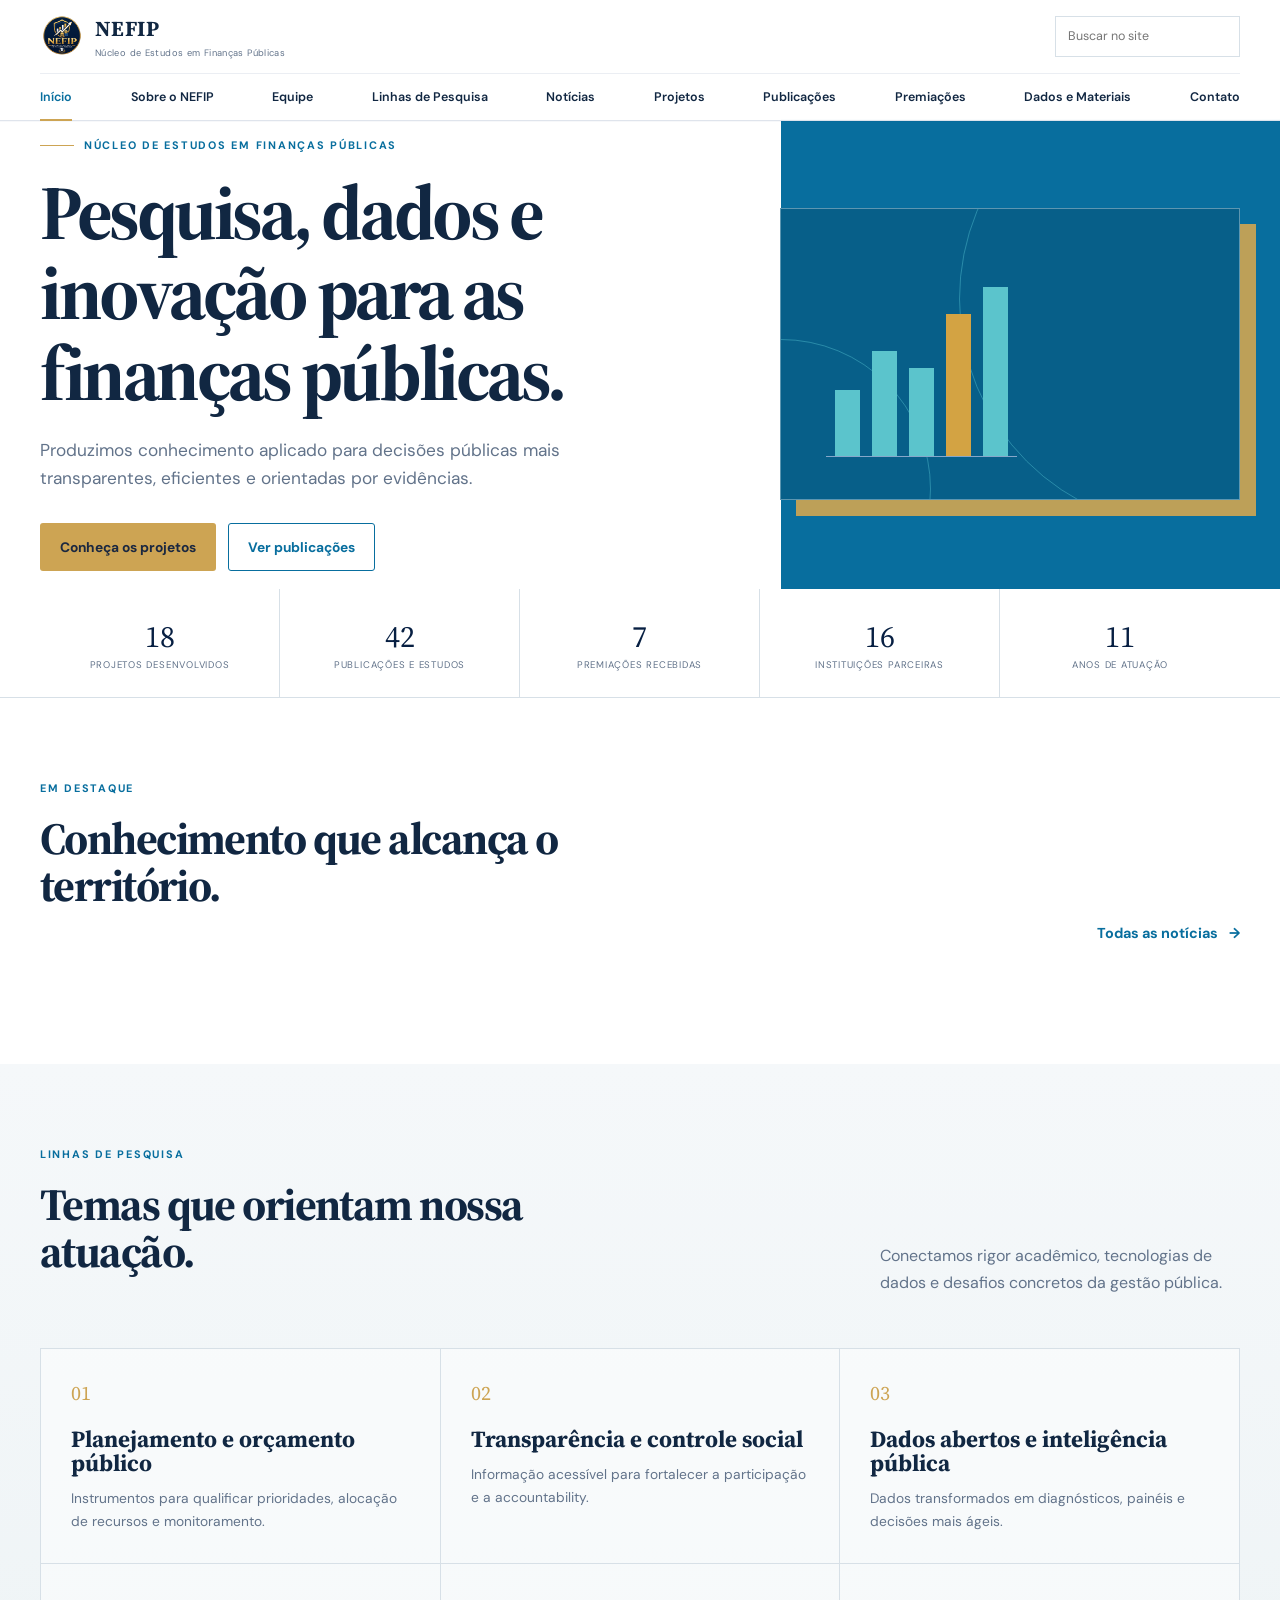
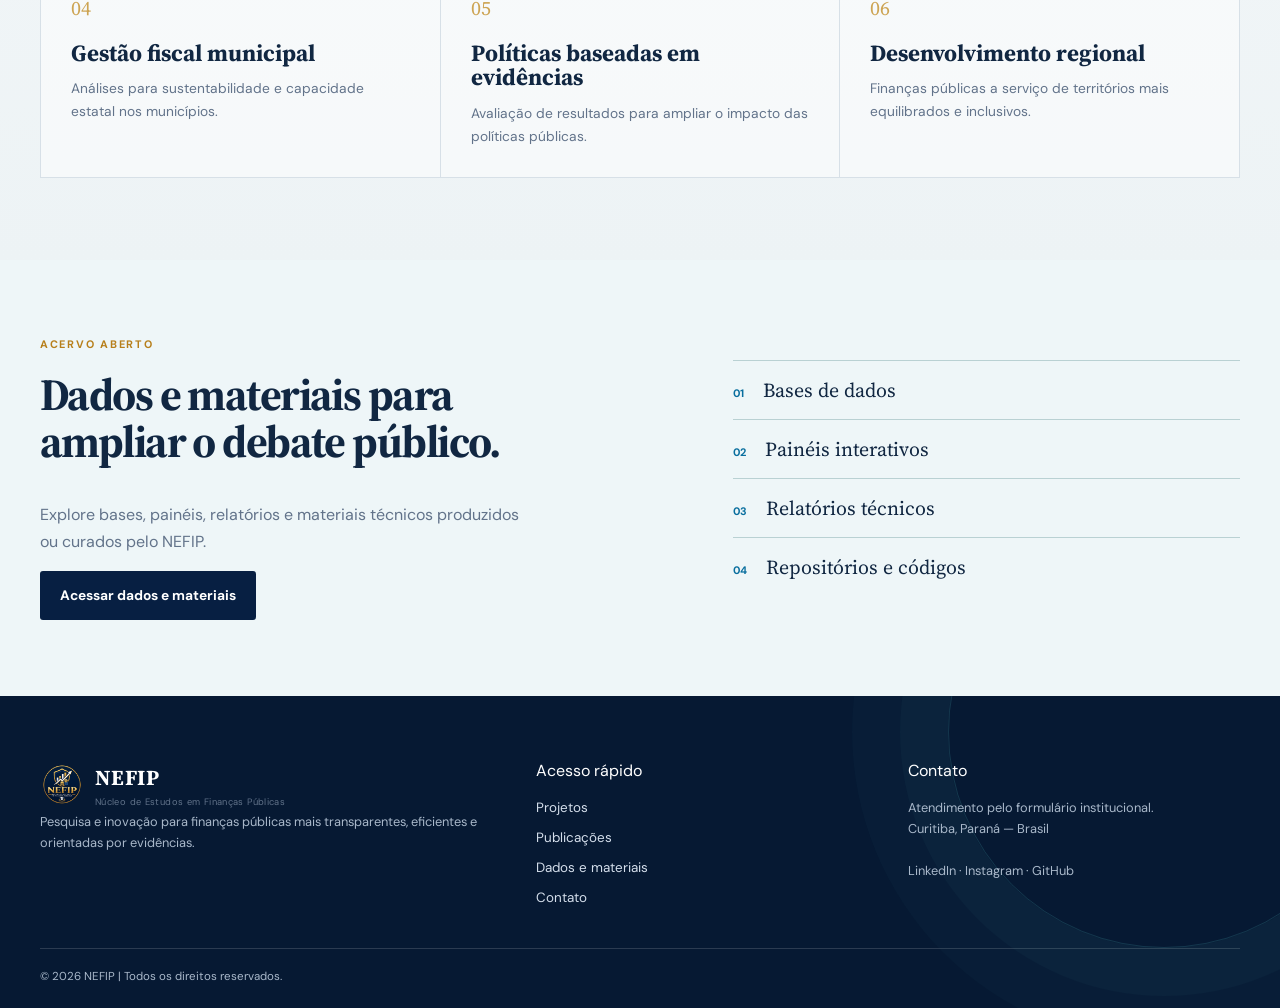
==== index.html @ 5df728a5 "Initial commit: NEFIP institutional website" ====
﻿<!doctype html>
<html lang="pt-BR">
  <head>
    <meta charset="utf-8">
    <meta name="viewport" content="width=device-width,initial-scale=1">
    <title>NEFIP — Núcleo de Estudos em Finanças Públicas</title>
    <meta name="description" content="Pesquisa, dados e inovação para as finanças públicas.">
    <link rel="preconnect" href="https://fonts.googleapis.com">
    <link rel="preconnect" href="https://fonts.gstatic.com" crossorigin>
    <link href="https://fonts.googleapis.com/css2?family=DM+Sans:wght@400;500;600;700&family=Source+Serif+4:opsz,wght@8..60,500;8..60,600;8..60,700&display=swap" rel="stylesheet">
    <link rel="stylesheet" href="assets/style.css">
  </head>
  <body data-page="home">
    <a class="skip-link" href="#conteudo">Pular para o conteúdo</a>
    <!-- CABEÇALHO: MONTADO POR assets/app.js -->
<div id="site-header">
  </div>
  <!-- CONTEÚDO PRINCIPAL DA PÁGINA -->
<main id="conteudo">
  <section class="hero">
    <div class="wrap hero-grid">
      <div class="hero-copy">
        <p class="eyebrow light">NÚCLEO DE ESTUDOS EM FINANÇAS PÚBLICAS</p>
        <h1>Pesquisa, dados e inovação para as finanças públicas.</h1>
        <p class="lead">Produzimos conhecimento aplicado para decisões públicas mais transparentes, eficientes e orientadas por evidências.</p>
        <div class="actions">
          <a class="button gold" href="projetos.html">Conheça os projetos</a>
          <a class="button outline" href="publicacoes.html">Ver publicações</a>
        </div>
      </div>
      <div class="hero-graphic" aria-label="Visualização abstrata de indicadores de finanças públicas" role="img">
        <div class="orbit orbit-1">
        </div>
        <div class="orbit orbit-2">
        </div>
        <div class="chart">
          <i>
          </i>
          <i>
          </i>
          <i>
          </i>
          <i>
          </i>
          <i>
          </i>
        </div>
      </div>
    </div>
  </section>
  <section class="stats">
    <div class="wrap stats-grid">
      <div>
        <strong>18</strong>
        <span>projetos desenvolvidos</span>
      </div>
      <div>
        <strong>42</strong>
        <span>publicações e estudos</span>
      </div>
      <div>
        <strong>7</strong>
        <span>premiações recebidas</span>
      </div>
      <div>
        <strong>16</strong>
        <span>instituições parceiras</span>
      </div>
      <div>
        <strong>11</strong>
        <span>anos de atuação</span>
      </div>
    </div>
  </section>
  <section class="section wrap">
    <div class="section-heading">
      <div>
        <p class="eyebrow">EM DESTAQUE</p>
        <h2>Conhecimento que alcança o território.</h2>
      </div>
      <a class="text-link" href="noticias.html">Todas as notícias <span>→</span>
    </a>
  </div>
  <div class="feature-grid" id="home-highlights">
  </div>
</section>
<section class="section research-section">
  <div class="wrap">
    <div class="section-heading">
      <div>
        <p class="eyebrow">LINHAS DE PESQUISA</p>
        <h2>Temas que orientam nossa atuação.</h2>
      </div>
      <p class="intro">Conectamos rigor acadêmico, tecnologias de dados e desafios concretos da gestão pública.</p>
    </div>
    <div class="research-grid">
      <article>
        <b>01</b>
        <h3>Planejamento e orçamento público</h3>
        <p>Instrumentos para qualificar prioridades, alocação de recursos e monitoramento.</p>
      </article>
      <article>
        <b>02</b>
        <h3>Transparência e controle social</h3>
        <p>Informação acessível para fortalecer a participação e a accountability.</p>
      </article>
      <article>
        <b>03</b>
        <h3>Dados abertos e inteligência pública</h3>
        <p>Dados transformados em diagnósticos, painéis e decisões mais ágeis.</p>
      </article>
      <article>
        <b>04</b>
        <h3>Gestão fiscal municipal</h3>
        <p>Análises para sustentabilidade e capacidade estatal nos municípios.</p>
      </article>
      <article>
        <b>05</b>
        <h3>Políticas baseadas em evidências</h3>
        <p>Avaliação de resultados para ampliar o impacto das políticas públicas.</p>
      </article>
      <article>
        <b>06</b>
        <h3>Desenvolvimento regional</h3>
        <p>Finanças públicas a serviço de territórios mais equilibrados e inclusivos.</p>
      </article>
    </div>
  </div>
</section>
<section class="data-callout">
  <div class="wrap data-layout">
    <div>
      <p class="eyebrow gold-text">ACERVO ABERTO</p>
      <h2>Dados e materiais para ampliar o debate público.</h2>
      <p>Explore bases, painéis, relatórios e materiais técnicos produzidos ou curados pelo NEFIP.</p>
      <a class="button dark" href="dados.html">Acessar dados e materiais</a>
    </div>
    <ul>
      <li>
        <span>01</span> Bases de dados</li>
        <li>
          <span>02</span> Painéis interativos</li>
          <li>
            <span>03</span> Relatórios técnicos</li>
            <li>
              <span>04</span> Repositórios e códigos</li>
            </ul>
          </div>
        </section>
      </main>
      <!-- RODAPÉ: MONTADO POR assets/app.js -->
<div id="site-footer">
    </div>
    <button class="to-top" aria-label="Voltar ao topo">↑</button>
    <!-- DADOS E FUNCIONALIDADES COMPARTILHADAS -->
    <script src="assets/data.js">
    </script>
    <!-- ÍNDICE DE NOTÍCIAS: METADADOS E LINKS PARA AS PÁGINAS INDIVIDUAIS -->
    <script src="news/generated/index.js"></script>
    <script src="assets/app.js">
  </script>
</body>
</html>
---- assets/style.css ----
﻿/* BASE E VARIÁVEIS */
:root{
  --navy:#071f42;
  --ink:#112742;
  --blue:#086e9e;
  --cyan:#55bbc4;
  --gold:#cda453;
  --paper:#f3f6f8;
  --line:#d7e0e7;
  --muted:#62738a;
  --header-space:119px;
  --serif:'Source Serif 4',Georgia,serif;
  --sans:'DM Sans',Arial,sans-serif
}

*{
  box-sizing:border-box
}

html{
  scroll-behavior:smooth
}

body{
  margin:0;
  color:var(--ink);
  background:#fff;
  font:16px/1.65 var(--sans)
}

a{
  color:inherit;
  text-decoration:none
}

h1,h2,h3,p{
  margin-top:0
}

h1,h2,h3{
  font-family:var(--serif);
  line-height:1.05
}

h1{
  font-size:clamp(2.7rem,6vw,5rem);
  letter-spacing:-.045em
}

h2{
  font-size:clamp(2rem,3.5vw,3rem);
  letter-spacing:-.035em
}

h3{
  font-size:1.45rem
}

.wrap{
  width:min(1200px,calc(100% - 48px));
  margin:auto
}

.sr-only,.skip-link{
  position:absolute;
  width:1px;
  height:1px;
  overflow:hidden;
  clip:rect(0,0,0,0)
}

.skip-link:focus{
  width:auto;
  height:auto;
  clip:auto;
  top:10px;
  left:10px;
  z-index:50;
  padding:10px;
  background:#fff;
  color:#000
}

.eyebrow{
  font-size:.68rem;
  letter-spacing:.16em;
  font-weight:700;
  color:var(--blue);
  margin-bottom:17px
}

.gold-text{
  color:#b77f1b
}

.button{
  display:inline-flex;
  align-items:center;
  justify-content:center;
  padding:12px 19px;
  border:1px solid transparent;
  border-radius:3px;
  font-size:.86rem;
  font-weight:700;
  transition:.2s
}

.button:hover{
  transform:translateY(-2px)
}

.primary{
  background:#086e9e;
  color:#fff
}

.gold{
  background:var(--gold);
  color:#1b2840
}

.outline{
  border-color:#9eb3cf;
  color:#fff
}

.hero .outline{
  border-color:#086e9e;
  color:#086e9e
}

.dark{
  background:var(--navy);
  color:#fff
}

.text-link{
  font-weight:700;
  color:var(--blue);
  font-size:.9rem
}

.text-link span{
  padding-left:8px
}

.section{
  padding:82px 0
}

.section-heading{
  display:flex;
  justify-content:space-between;
  align-items:end;
  gap:25px;
  margin-bottom:36px
}

.section-heading h2{
  max-width:600px
}

.intro{
  max-width:360px;
  color:var(--muted)
}


/* CABEÇALHO FIXO — IDENTIDADE DE NAVEGAÇÃO */
.site-header{
  position:fixed;
  top:0;
  right:0;
  left:0;
  top:0;
  z-index:40;
  border-bottom:1px solid rgba(220,226,234,.9);
  background:rgba(255,255,255,.96);
  box-shadow:0 1px 0 rgba(8,44,98,.03);
  backdrop-filter:blur(14px);
  -webkit-backdrop-filter:blur(14px);
  transition:box-shadow .25s ease,background-color .25s ease
}

/* Reserva o espaço da barra fixa sem deslocar o conteúdo ao rolar. */
#site-header{
  height:var(--header-space)
}

.header-top,.nav-row{
  display:flex;
  align-items:center;
  justify-content:space-between
}

.header-top{
  min-height:var(--header-top-height,70px);
  padding:var(--header-top-padding,11px) 0;
  transition:background-color .2s ease
}

.brand{
  display:flex;
  align-items:center;
  gap:11px
}

.brand img{
  width:var(--brand-mark-size,44px);
  height:var(--brand-mark-size,44px);
  border-radius:10px;
  object-fit:cover
}

.brand strong{
  font-family:var(--serif);
  font-size:var(--brand-title-size,1.34rem);
  letter-spacing:.02em
}

.brand small{
  display:block;
  color:var(--muted);
  font-size:.58rem;
  letter-spacing:.04em;
  opacity:var(--brand-subtitle-opacity,1)
}

.search{
  border:1px solid var(--line);
  padding:9px 12px;
  width:185px;
  font:inherit;
  font-size:.78rem
}

.nav-row{
  border-top:1px solid rgba(8,44,98,.08)
}

.nav-links{
  display:flex;
  flex:1;
  justify-content:space-between;
  gap:12px;
  overflow:visible;
  white-space:nowrap;
  padding:var(--navigation-padding,11px) 0;
  font-size:.78rem;
  font-weight:600
}

.nav-links a:hover,.nav-links a[aria-current=page]{
  color:var(--blue)
}

.nav-links a{
  position:relative;
  padding:2px 0
}

.nav-links a:after{
  position:absolute;
  right:0;
  bottom:-12px;
  left:0;
  height:2px;
  background:var(--gold);
  content:"";
  opacity:0;
  transform:scaleX(.45);
  transition:opacity .2s ease,transform .2s ease
}

.nav-links a:hover:after,.nav-links a[aria-current=page]:after{
  opacity:1;
  transform:scaleX(1)
}

/* Estado de rolagem: sombra e contraste aumentam progressivamente via JavaScript. */
.site-header.is-condensed{
  background:rgba(255,255,255,.985);
  box-shadow:0 8px 22px rgba(16,33,59,.09)
}

.site-header.is-condensed .nav-links a:after{
  bottom:calc(-1 * var(--navigation-padding,11px))
}

/* Evita que títulos de seções fiquem escondidos ao navegar por âncoras. */
[id]{
  scroll-margin-top:132px
}

.menu-toggle{
  display:none;
  background:none;
  border:0;
  font-size:1.5rem
}

/* Em telas intermediárias, o menu vira um painel — nunca uma faixa rolável. */
@media(max-width:1080px){
  :root{
    --header-space:104px
  }

  .search{
    display:none
  }

  .menu-toggle{
    display:block;
    margin-left:auto;
    padding:8px 0 8px 14px;
    color:var(--navy)
  }

  .nav-row{
    position:relative;
    justify-content:flex-end;
    min-height:34px
  }

  .nav-links{
    display:none;
    position:absolute;
    top:100%;
    right:0;
    left:auto;
    width:min(360px,calc(100vw - 32px));
    padding:18px;
    border:1px solid var(--line);
    border-top:3px solid var(--gold);
    background:#fff;
    box-shadow:0 18px 42px rgba(7,31,66,.18);
    flex-direction:column;
    align-items:stretch;
    gap:0;
    white-space:normal
  }

  .nav-links.open{
    display:flex
  }

  .nav-links a{
    padding:10px 0;
    border-bottom:1px solid #edf1f4
  }

  .nav-links a:last-child{
    border-bottom:0
  }

  .nav-links a:after{
    display:none
  }
}


/* HOME */
.hero{
  position:relative;
  background:#fff;
  color:var(--ink);
  overflow:hidden
}

.hero:before{
  position:absolute;
  top:0;
  right:0;
  bottom:0;
  width:39%;
  background:#086e9e;
  content:"";
}

.hero-grid{
  display:grid;
  grid-template-columns:1.2fr .8fr;
  position:relative;
  min-height:470px;
  align-items:center;
  gap:50px
}

.hero .light{
  display:flex;
  align-items:center;
  gap:10px;
  color:#086e9e
}

.hero .light:before{
  width:34px;
  height:1px;
  background:var(--gold);
  content:""
}

.hero h1{
  max-width:680px;
  margin-bottom:22px
}

.lead{
  max-width:590px;
  font-size:1.08rem;
  color:var(--muted)
}

.actions{
  display:flex;
  gap:12px;
  flex-wrap:wrap;
  margin-top:30px
}

.hero-graphic{
  border-radius:0;
  height:292px;
  position:relative;
  border:1px solid rgba(255,255,255,.34);
  background:#075f89;
  box-shadow:16px 16px 0 rgba(205,164,83,.92);
  overflow:hidden
}

.orbit{
  position:absolute;
  border:1px solid rgba(99,211,221,.38);
  border-radius:50%
}

.orbit-1{
  width:460px;
  height:460px;
  right:-180px;
  top:-140px
}

.orbit-2{
  width:300px;
  height:300px;
  left:-150px;
  bottom:-140px
}

.chart{
  position:absolute;
  bottom:42px;
  left:45px;
  height:170px;
  display:flex;
  align-items:end;
  gap:12px;
  border-bottom:1px solid #86a7ca;
  padding:0 9px
}

.chart i{
  width:25px;
  background:#5bc4cc;
  display:block
}

.chart i:nth-child(1){
  height:39%
}

.chart i:nth-child(2){
  height:62%
}

.chart i:nth-child(3){
  height:52%
}

.chart i:nth-child(4){
  height:84%;
  background:#d3a343
}

.chart i:nth-child(5){
  height:100%
}

.chart-caption{
  position:absolute;
  right:27px;
  bottom:23px;
  padding:14px;
  background:#fff;
  color:var(--ink);
  display:flex;
  flex-direction:column
}

.chart-caption span,.chart-caption small{
  font-size:.65rem;
  color:var(--muted)
}

.chart-caption strong{
  font:2rem var(--serif)
}

.stats{
  position:relative;
  z-index:2;
  background:#fff;
  border-bottom:1px solid var(--line)
}

.stats-grid{
  display:grid;
  grid-template-columns:repeat(5,1fr)
}

.stats-grid>div{
  padding:27px 14px 24px;
  text-align:center;
  border-right:1px solid var(--line)
}

.stats-grid>div:last-child{
  border:0
}

.stats strong{
  display:block;
  font:1.9rem var(--serif);
  color:var(--navy)
}

.stats span{
  display:block;
  font-size:.6rem;
  text-transform:uppercase;
  letter-spacing:.08em;
  color:var(--muted)
}

.feature-grid{
  display:grid;
  grid-template-columns:repeat(4,1fr);
  gap:18px
}

.feature-card,.item-card{
  position:relative;
  border:1px solid var(--line);
  border-radius:2px;
  padding:25px 23px 22px;
  display:flex;
  flex-direction:column;
  transition:.2s;
  background:#fff
}

.feature-card:hover,.item-card:hover{
  border-color:#b9cad8;
  box-shadow:0 16px 34px rgba(7,31,66,.10);
  transform:translateY(-4px)
}

.feature-card .category{
  font-size:.67rem;
  letter-spacing:.08em;
  color:var(--blue);
  font-weight:700
}

.feature-card time{
  font-size:.72rem;
  color:var(--muted)
}

.feature-card h3{
  font-size:1.38rem;
  margin:15px 0
}

.feature-card p,.item-card p{
  font-size:.85rem;
  color:var(--muted)
}

.feature-card .text-link{
  margin-top:auto
}

.research-section{
  background:linear-gradient(180deg,#f5f8fa 0%,#edf3f5 100%)
}

.research-grid{
  display:grid;
  grid-template-columns:repeat(3,1fr);
  border-top:1px solid var(--line);
  border-left:1px solid var(--line)
}

.research-grid article{
  padding:30px;
  background:rgba(255,255,255,.5);
  border-right:1px solid var(--line);
  border-bottom:1px solid var(--line)
}

.research-grid b{
  color:var(--gold);
  font:1.25rem var(--serif)
}

.research-grid h3{
  margin:18px 0 12px
}

.research-grid p{
  color:var(--muted);
  font-size:.86rem;
  margin:0
}

.data-callout{
  padding:76px 0;
  background:#eef6f8
}

.data-layout{
  display:grid;
  grid-template-columns:1fr .8fr;
  gap:60px;
  align-items:center
}

.data-layout h2{
  max-width:550px
}

.data-layout p:not(.eyebrow){
  color:var(--muted);
  max-width:500px
}

.data-layout ul{
  list-style:none;
  padding:0;
  margin:0
}

.data-layout li{
  border-top:1px solid #b9d1d3;
  padding:15px 0;
  font:1.24rem var(--serif)
}

.data-layout li span{
  font:700 .68rem var(--sans);
  color:var(--blue);
  margin-right:14px
}


/* PÁGINAS E LISTAGENS */
.page-main{
  padding-bottom:90px
}

.page-intro{
  position:relative;
  padding:42px 0 34px;
  border-bottom:1px solid var(--line);
  margin-bottom:32px;
  background:none
}

.page-intro h1{
  max-width:760px;
  margin-bottom:16px
}

.page-intro:before{
  display:block;
  width:38px;
  height:2px;
  margin-bottom:14px;
  background:#086e9e;
  content:""
}

.page-intro>p:last-child{
  font-size:1.05rem;
  color:var(--muted);
  max-width:620px
}

.featured{
  display:grid;
  grid-template-columns:1.05fr 1fr;
  border:1px solid var(--line);
  margin-bottom:38px;
  background:#fff;
  box-shadow:0 14px 34px rgba(7,31,66,.06)
}

.featured-visual{
  min-height:260px;
  background:linear-gradient(135deg,#0a326d,#1e7599);
  position:relative
}

.featured-visual:after{
  content:'↗';
  position:absolute;
  right:10%;
  bottom:5%;
  font:8rem var(--serif);
  color:rgba(255,255,255,.2)
}

.featured-copy{
  padding:34px
}

.featured-copy h2{
  margin:12px 0
}

.filters{
  display:flex;
  gap:10px;
  flex-wrap:wrap;
  margin:30px 0
}

.filters input,.filters select,.contact-form input,.contact-form textarea{
  border:1px solid var(--line);
  border-radius:2px;
  padding:12px;
  background:#fff;
  font:inherit;
  font-size:.85rem;
  color:var(--ink)
}

.filters input{
  min-width:240px
}

.filters input:focus,.filters select:focus,.contact-form input:focus,.contact-form textarea:focus{
  border-color:var(--blue);
  box-shadow:0 0 0 3px rgba(23,106,155,.12)
}

.card-grid{
  display:grid;
  grid-template-columns:repeat(3,1fr);
  gap:19px
}

.item-card{
  min-height:250px
}

.item-card:before{
  position:absolute;
  top:0;
  left:23px;
  width:32px;
  height:3px;
  background:var(--gold);
  content:""
}

.item-card .meta{
  font-size:.7rem;
  text-transform:uppercase;
  letter-spacing:.06em;
  color:var(--blue);
  font-weight:700
}

.item-card h2{
  font-size:1.55rem;
  margin:14px 0
}

.item-card .text-link{
  margin-top:auto
}

.load-more{
  display:block;
  margin:30px auto;
  border:1px solid var(--navy);
  background:#fff;
  padding:12px 20px;
  color:var(--navy);
  font:600 .85rem var(--sans)
}

.publication-list{
  border-top:1px solid var(--line)
}

.publication{
  display:grid;
  grid-template-columns:120px 1fr auto;
  gap:25px;
  padding:26px 0;
  border-bottom:1px solid var(--line);
  align-items:start
}

.publication:hover{
  background:linear-gradient(90deg,rgba(85,187,196,.08),transparent 60%)
}

.pub-type{
  font-size:.68rem;
  color:var(--blue);
  font-weight:700;
  letter-spacing:.08em
}

.publication h2{
  font-size:1.55rem;
  margin:7px 0
}

.publication p{
  font-size:.86rem;
  color:var(--muted);
  margin:0
}

.publication .keywords{
  font-size:.72rem;
  margin-top:10px
}

.timeline{
  position:relative;
  padding-left:120px
}

.timeline:before{
  content:'';
  position:absolute;
  left:68px;
  top:0;
  bottom:0;
  border-left:1px solid var(--gold)
}

.award{
  position:relative;
  border-bottom:1px solid var(--line);
  padding:0 0 35px;
  margin-bottom:35px
}

.award:before{
  content:'';
  position:absolute;
  left:-58px;
  top:4px;
  width:11px;
  height:11px;
  border-radius:50%;
  background:var(--gold)
}

.award-year{
  position:absolute;
  left:-120px;
  top:-9px;
  font:1.5rem var(--serif);
  color:var(--navy)
}

.award h2{
  font-size:1.8rem;
  margin-bottom:8px
}

.award p{
  color:var(--muted)
}


/* SOBRE, EQUIPE E CONTATO */
.two-col{
  display:grid;
  grid-template-columns:1.2fr .7fr;
  gap:100px;
  padding-bottom:108px
}

.prose h2{
  font-size:2.2rem
}

.prose p{
  color:var(--muted);
  font-size:1.05rem
}

.prose aside{
  border-top:3px solid var(--gold);
  padding-top:18px
}

.prose ul{
  padding-left:18px;
  color:var(--muted)
}

.milestones{
  display:grid;
  grid-template-columns:repeat(4,1fr);
  gap:20px
}

.milestones div{
  border-top:3px solid var(--gold);
  padding-top:17px
}

.milestones b{
  font:1.75rem var(--serif);
  color:var(--blue)
}

.milestones p{
  font-size:.85rem;
  color:var(--muted)
}

.team-grid{
  display:grid;
  grid-template-columns:repeat(3,1fr);
  gap:22px
}

.person{
  position:relative;
  overflow:hidden;
  border:1px solid var(--line);
  border-top:3px solid var(--navy);
  padding:26px 24px;
  background:linear-gradient(145deg,#fff 0%,var(--paper) 100%);
  transition:transform .2s ease,box-shadow .2s ease
}

.person:hover{
  box-shadow:0 14px 30px rgba(7,31,66,.10);
  transform:translateY(-3px)
}

.avatar{
  width:55px;
  height:55px;
  border-radius:50%;
  background:linear-gradient(135deg,var(--navy),#15527c);
  color:#fff;
  display:grid;
  place-items:center;
  font:1.35rem var(--serif);
  margin-bottom:20px
}

.person h2{
  font-size:1.6rem;
  margin:0
}

.person .role{
  font-size:.78rem;
  color:var(--blue);
  font-weight:700;
  margin:4px 0 14px
}

.person p:last-child{
  font-size:.84rem;
  color:var(--muted)
}

.contact-grid{
  display:grid;
  grid-template-columns:.75fr 1.25fr;
  gap:80px
}

.contact-details{
  background:var(--navy);
  color:#fff;
  padding:36px
}

.contact-details h2{
  font-size:2.1rem
}

.contact-details a{
  color:#9de0e5;
  text-decoration:underline
}

.contact-form{
  display:grid;
  gap:18px
}

.contact-form label{
  display:grid;
  gap:7px;
  font-size:.8rem;
  font-weight:700
}

.contact-form textarea{
  resize:vertical
}

.form-note{
  color:var(--blue);
  font-size:.8rem
}

.resource-grid{
  display:grid;
  grid-template-columns:repeat(3,1fr);
  gap:20px
}

.resource-grid article{
  border:1px solid var(--line);
  padding:30px
}

.resource-grid span{
  font-size:.68rem;
  font-weight:700;
  color:var(--gold);
  letter-spacing:.1em
}

.resource-grid h2{
  font-size:1.7rem;
  margin:18px 0
}

.resource-grid p{
  color:var(--muted);
  font-size:.9rem
}

/* ARTIGOS INDIVIDUAIS DE NOTÍCIAS */
.news-article{
  max-width:780px;
  padding-bottom:80px
}

.news-article h1{
  margin-bottom:22px
}

.news-article .lead{
  color:var(--muted)
}

.news-article-header{
  margin-bottom:8px
}

.article-byline{
  margin:25px 0 0;
  font-size:.86rem;
  font-weight:700
}

.article-date{
  margin:4px 0 32px;
  color:var(--muted);
  font-size:.82rem;
  font-weight:700;
  letter-spacing:.08em;
  text-transform:uppercase
}

/* GALERIA E CARROSSEL DE NOTÍCIAS */
.article-gallery{
  margin:0 0 35px;
  border:1px solid var(--line);
  background:var(--paper)
}

.carousel-track{
  margin:0
}

.carousel-slide{
  margin:0
}

.carousel-slide[hidden]{
  display:none
}

.carousel-slide img{
  display:block;
  width:100%;
  max-height:480px;
  object-fit:cover
}

.carousel-slide figcaption{
  padding:10px 14px;
  color:var(--muted);
  font-size:.72rem
}

.carousel-controls{
  display:flex;
  align-items:center;
  justify-content:space-between;
  gap:14px;
  padding:10px 14px;
  border-top:1px solid var(--line)
}

.carousel-controls[hidden]{
  display:none
}

.carousel-button{
  width:34px;
  height:34px;
  border:1px solid var(--line);
  border-radius:50%;
  background:#fff;
  color:var(--navy);
  font-size:1rem;
  cursor:pointer
}

.carousel-dots{
  display:flex;
  gap:7px;
  justify-content:center
}

.carousel-dots button{
  width:8px;
  height:8px;
  padding:0;
  border:0;
  border-radius:50%;
  background:#bdc7d3;
  cursor:pointer
}

.carousel-dots button.active{
  background:var(--gold)
}

.article-source{
  display:flex;
  gap:12px;
  align-items:center;
  padding:14px 0;
  margin:28px 0;
  border-top:1px solid var(--line);
  border-bottom:1px solid var(--line);
  font-size:.82rem
}

.article-source span{
  color:var(--muted);
  font-weight:700;
  text-transform:uppercase;
  letter-spacing:.08em
}

.article-source a{
  color:var(--blue);
  font-weight:700
}

.article-note{
  margin-top:35px;
  padding:16px 18px;
  border-left:3px solid var(--gold);
  background:var(--paper);
  font-size:.88rem!important
}

/* CAPAS: coverImage PODE SER URL EXTERNA OU ARQUIVO LOCAL */
.card-cover,
.featured-visual{
  display:block;
  overflow:hidden
}

.card-cover{
  height:150px;
  margin:-22px -22px 20px;
  background:#0a326d
}

.card-cover img,
.featured-visual img{
  width:100%;
  height:100%;
  object-fit:cover;
  transition:transform .25s ease
}

.card-cover:hover img,
.featured-visual:hover img{
  transform:scale(1.04)
}

.news-cover-placeholder{
  display:grid;
  width:100%;
  height:100%;
  place-items:center;
  color:rgba(255,255,255,.7);
  font:1.1rem var(--serif);
  letter-spacing:.06em
}


/* MODAL, RODAP�? E INTERA�?�.ES */
.modal{
  position:fixed;
  inset:0;
  z-index:30;
  background:rgba(7,20,40,.72);
  display:grid;
  place-items:center;
  padding:20px
}

.modal-dialog{
  background:#fff;
  max-width:760px;
  width:100%;
  max-height:90vh;
  overflow:auto;
  padding:42px;
  position:relative
}

.modal-close{
  position:absolute;
  right:16px;
  top:12px;
  border:0;
  background:none;
  font-size:1.6rem
}

.modal-dialog h1{
  font-size:2.5rem
}

.modal-meta{
  color:var(--blue);
  font-size:.76rem;
  font-weight:700
}

.modal-content{
  color:#49566b
}

.site-footer{
  position:relative;
  overflow:hidden;
  background:#061933;
  color:#d5dfec;
  padding:64px 0 22px;
  margin-top:0
}

.site-footer:before{
  position:absolute;
  top:-180px;
  right:-100px;
  width:430px;
  height:430px;
  border:1px solid rgba(85,187,196,.18);
  border-radius:50%;
  box-shadow:0 0 0 48px rgba(85,187,196,.035),0 0 0 96px rgba(85,187,196,.025);
  content:""
}

.footer-grid{
  position:relative;
  display:grid;
  grid-template-columns:1.1fr .8fr .8fr;
  gap:40px;
  padding-bottom:38px
}

.site-footer .brand strong{
  color:#fff
}

.site-footer h3{
  font:1rem var(--sans);
  color:#fff
}

.footer-links{
  display:grid;
  gap:8px;
  font-size:.84rem
}

.site-footer p{
  font-size:.8rem;
  color:#a9b8ca
}

.copyright{
  border-top:1px solid rgba(255,255,255,.15);
  padding-top:18px;
  font-size:.72rem;
  color:#a9b8ca
}

.to-top{
  position:fixed;
  right:18px;
  bottom:18px;
  border:0;
  border-radius:2px;
  background:var(--gold);
  width:42px;
  height:42px;
  box-shadow:0 8px 18px rgba(7,31,66,.18);
  font-size:1.2rem;
  display:none
}

.to-top.visible{
  display:block
}

button,input,select,textarea,a{
  outline-offset:3px
}

button:focus-visible,input:focus-visible,select:focus-visible,textarea:focus-visible,a:focus-visible{
  outline:3px solid var(--cyan)
}


/* RESPONSIVIDADE */
@media(max-width:800px){
  :root{
    --header-space:104px
  }

.hero-grid,.data-layout,.contact-grid,.two-col{
  grid-template-columns:1fr
}

.hero-grid{
  padding:70px 0;
  gap:32px
}

.hero-graphic{
  height:250px
}

.stats-grid{
  grid-template-columns:repeat(3,1fr)
}

.stats-grid>div:nth-child(3){
  border-right:0
}

.feature-grid,.card-grid,.team-grid,.resource-grid{
  grid-template-columns:repeat(2,1fr)
}

.research-grid{
  grid-template-columns:repeat(2,1fr)
}

.data-layout{
  gap:30px
}

.publication{
  grid-template-columns:80px 1fr
}

.publication>a{
  grid-column:2
}

.milestones{
  grid-template-columns:repeat(2,1fr)
}

.footer-grid{
  grid-template-columns:1fr 1fr
}

.section{
  padding:65px 0
}

.page-intro{
  padding:56px 0 35px
}

.featured{
  grid-template-columns:1fr
}

.featured-visual{
  min-height:170px
}


}


@media(max-width:520px){
  .wrap{
  width:min(100% - 28px,1200px)
}

.brand small{
  display:none
}

.hero h1{
  font-size:2.65rem
}

.stats-grid{
  grid-template-columns:repeat(2,1fr)
}

.stats-grid>div:nth-child(2n){
  border-right:0
}

.feature-grid,.card-grid,.team-grid,.resource-grid,.research-grid{
  grid-template-columns:1fr
}

.section-heading{
  display:block
}

.section-heading .text-link{
  display:inline-block;
  margin-top:5px
}

.research-grid article{
  padding:22px
}

.filters>*{
  width:100%
}

.filters input{
  width:100%
}

.timeline{
  padding-left:65px
}

.timeline:before{
  left:24px
}

.award-year{
  left:-65px;
  font-size:1.15rem
}

.award:before{
  left:-47px
}

.publication{
  grid-template-columns:1fr;
  gap:8px
}

.publication>a{
  grid-column:1
}

.milestones{
  grid-template-columns:1fr
}

.footer-grid{
  grid-template-columns:1fr
}

.modal-dialog{
  padding:35px 22px
}

.contact-grid{
  gap:28px
}


}


@media(prefers-reduced-motion:reduce){
  *{
  scroll-behavior:auto!important;
  transition:none!important
}


}
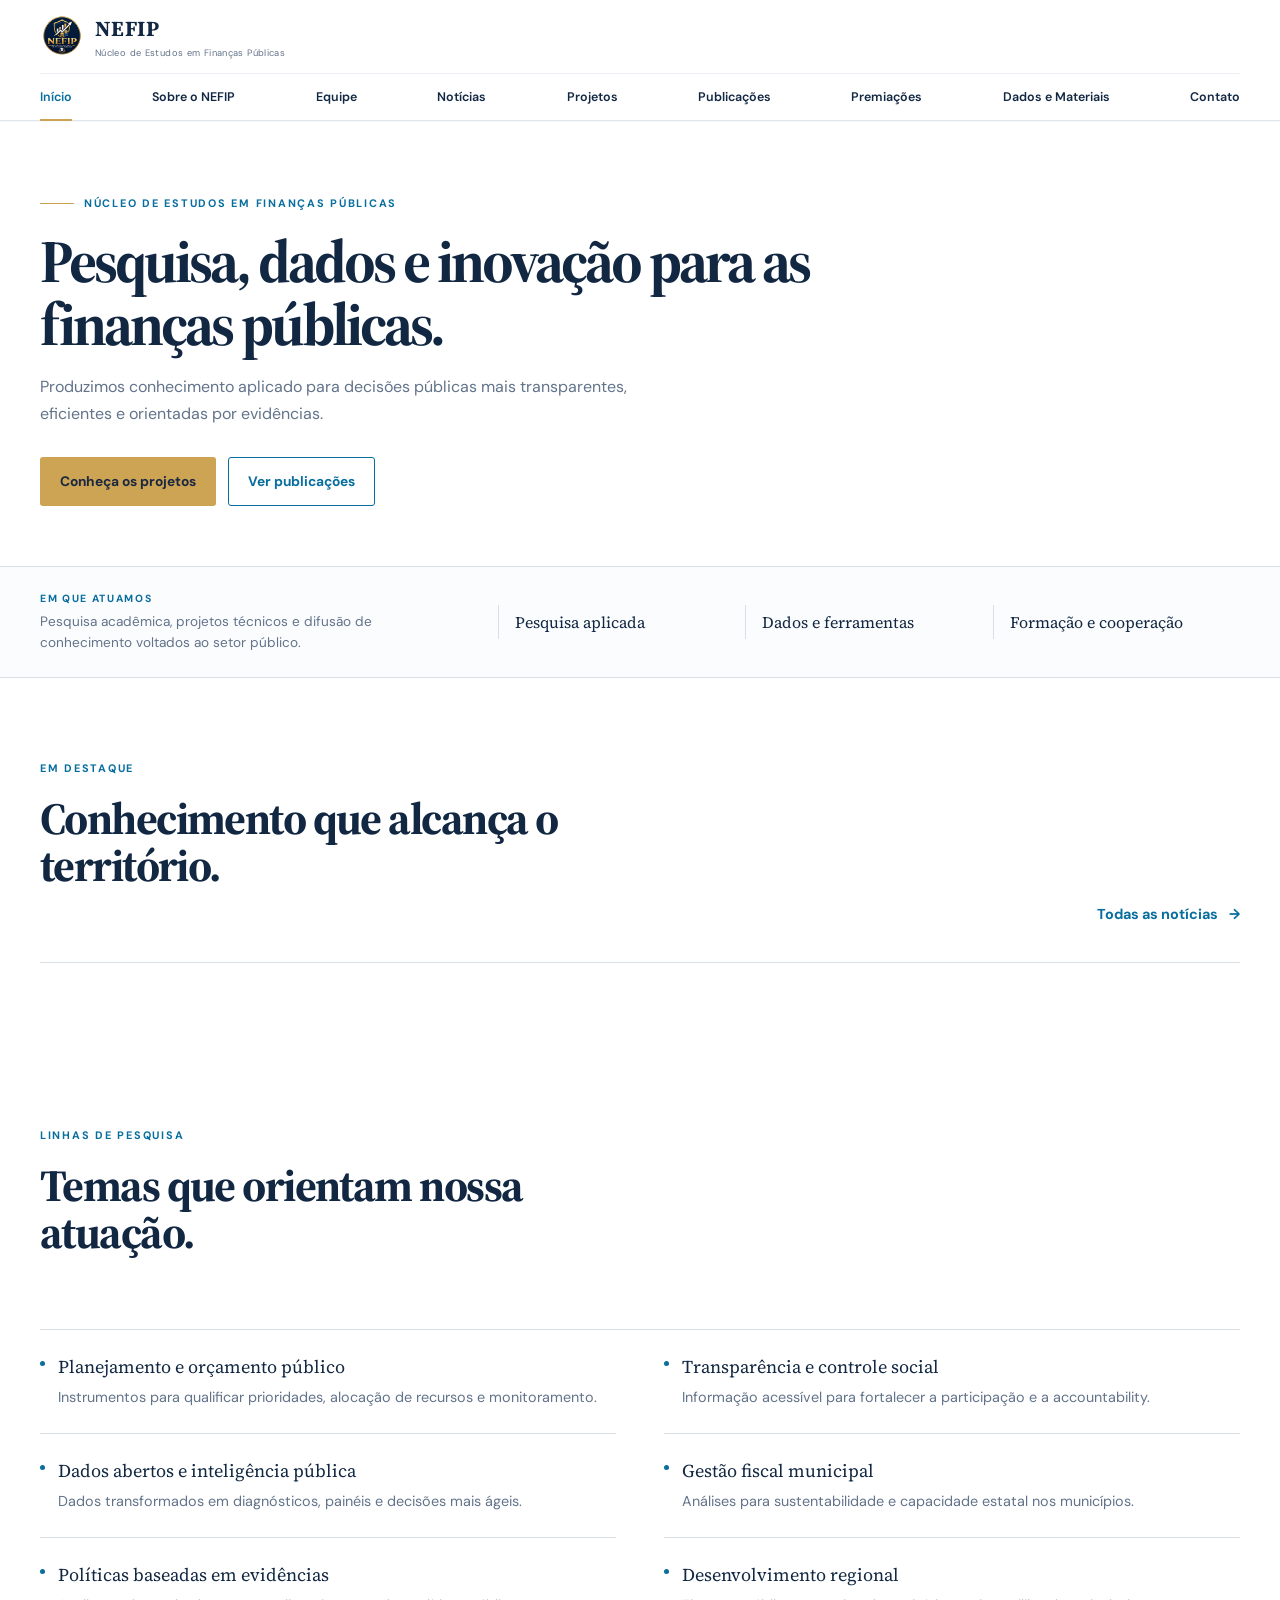
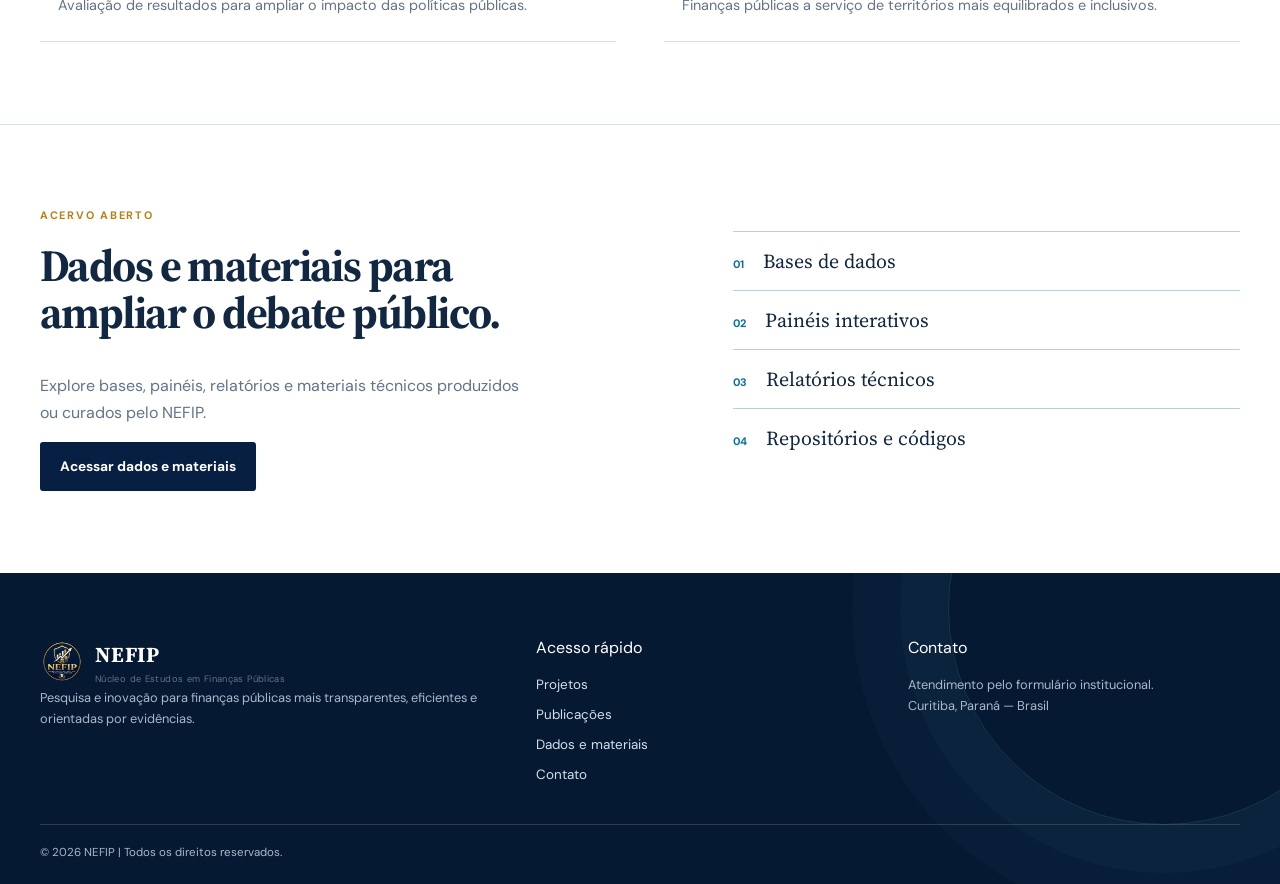
==== commit 838651c7: "Refactor code structure for improved readability and maintainability" ====
--- a/index.html
+++ b/index.html
@@ -17,61 +17,29 @@
   </div>
   <!-- CONTEÚDO PRINCIPAL DA PÁGINA -->
 <main id="conteudo">
-  <section class="hero">
-    <div class="wrap hero-grid">
-      <div class="hero-copy">
-        <p class="eyebrow light">NÚCLEO DE ESTUDOS EM FINANÇAS PÚBLICAS</p>
-        <h1>Pesquisa, dados e inovação para as finanças públicas.</h1>
-        <p class="lead">Produzimos conhecimento aplicado para decisões públicas mais transparentes, eficientes e orientadas por evidências.</p>
-        <div class="actions">
-          <a class="button gold" href="projetos.html">Conheça os projetos</a>
-          <a class="button outline" href="publicacoes.html">Ver publicações</a>
-        </div>
-      </div>
-      <div class="hero-graphic" aria-label="Visualização abstrata de indicadores de finanças públicas" role="img">
-        <div class="orbit orbit-1">
-        </div>
-        <div class="orbit orbit-2">
-        </div>
-        <div class="chart">
-          <i>
-          </i>
-          <i>
-          </i>
-          <i>
-          </i>
-          <i>
-          </i>
-          <i>
-          </i>
-        </div>
-      </div>
-    </div>
-  </section>
-  <section class="stats">
-    <div class="wrap stats-grid">
-      <div>
-        <strong>18</strong>
-        <span>projetos desenvolvidos</span>
-      </div>
-      <div>
-        <strong>42</strong>
-        <span>publicações e estudos</span>
-      </div>
-      <div>
-        <strong>7</strong>
-        <span>premiações recebidas</span>
-      </div>
-      <div>
-        <strong>16</strong>
-        <span>instituições parceiras</span>
-      </div>
-      <div>
-        <strong>11</strong>
-        <span>anos de atuação</span>
-      </div>
-    </div>
-  </section>
+  <section class="hero" aria-labelledby="hero-title">
+    <div class="wrap hero-layout">
+      <div class="hero-copy">
+        <p class="eyebrow light">NÚCLEO DE ESTUDOS EM FINANÇAS PÚBLICAS</p>
+        <h1 id="hero-title">Pesquisa, dados e inovação para as finanças públicas.</h1>
+        <p class="lead">Produzimos conhecimento aplicado para decisões públicas mais transparentes, eficientes e orientadas por evidências.</p>
+        <div class="actions">
+          <a class="button gold" href="projetos.html">Conheça os projetos</a>
+          <a class="button outline" href="publicacoes.html">Ver publicações</a>
+        </div>
+      </div>
+    </div>
+  </section>
+  <section class="home-scope" aria-label="Formas de atuação do NEFIP">
+    <div class="wrap scope-layout">
+      <p class="scope-intro"><span>EM QUE ATUAMOS</span>Pesquisa acadêmica, projetos técnicos e difusão de conhecimento voltados ao setor público.</p>
+      <ul class="scope-list">
+        <li>Pesquisa aplicada</li>
+        <li>Dados e ferramentas</li>
+        <li>Formação e cooperação</li>
+      </ul>
+    </div>
+  </section>
   <section class="section wrap">
     <div class="section-heading">
       <div>
@@ -91,38 +59,31 @@
         <p class="eyebrow">LINHAS DE PESQUISA</p>
         <h2>Temas que orientam nossa atuação.</h2>
       </div>
-      <p class="intro">Conectamos rigor acadêmico, tecnologias de dados e desafios concretos da gestão pública.</p>
     </div>
-    <div class="research-grid">
-      <article>
-        <b>01</b>
-        <h3>Planejamento e orçamento público</h3>
-        <p>Instrumentos para qualificar prioridades, alocação de recursos e monitoramento.</p>
-      </article>
-      <article>
-        <b>02</b>
-        <h3>Transparência e controle social</h3>
-        <p>Informação acessível para fortalecer a participação e a accountability.</p>
-      </article>
-      <article>
-        <b>03</b>
-        <h3>Dados abertos e inteligência pública</h3>
-        <p>Dados transformados em diagnósticos, painéis e decisões mais ágeis.</p>
-      </article>
-      <article>
-        <b>04</b>
-        <h3>Gestão fiscal municipal</h3>
-        <p>Análises para sustentabilidade e capacidade estatal nos municípios.</p>
-      </article>
-      <article>
-        <b>05</b>
-        <h3>Políticas baseadas em evidências</h3>
-        <p>Avaliação de resultados para ampliar o impacto das políticas públicas.</p>
-      </article>
-      <article>
-        <b>06</b>
-        <h3>Desenvolvimento regional</h3>
-        <p>Finanças públicas a serviço de territórios mais equilibrados e inclusivos.</p>
+    <div class="research-list">
+      <article>
+        <h3>Planejamento e orçamento público</h3>
+        <p>Instrumentos para qualificar prioridades, alocação de recursos e monitoramento.</p>
+      </article>
+      <article>
+        <h3>Transparência e controle social</h3>
+        <p>Informação acessível para fortalecer a participação e a accountability.</p>
+      </article>
+      <article>
+        <h3>Dados abertos e inteligência pública</h3>
+        <p>Dados transformados em diagnósticos, painéis e decisões mais ágeis.</p>
+      </article>
+      <article>
+        <h3>Gestão fiscal municipal</h3>
+        <p>Análises para sustentabilidade e capacidade estatal nos municípios.</p>
+      </article>
+      <article>
+        <h3>Políticas baseadas em evidências</h3>
+        <p>Avaliação de resultados para ampliar o impacto das políticas públicas.</p>
+      </article>
+      <article>
+        <h3>Desenvolvimento regional</h3>
+        <p>Finanças públicas a serviço de territórios mais equilibrados e inclusivos.</p>
       </article>
     </div>
   </div>
--- a/assets/style.css
+++ b/assets/style.css
@@ -361,29 +361,14 @@
 
 /* HOME */
 .hero{
-  position:relative;
+  border-bottom:1px solid var(--line);
   background:#fff;
-  color:var(--ink);
-  overflow:hidden
-}
-
-.hero:before{
-  position:absolute;
-  top:0;
-  right:0;
-  bottom:0;
-  width:39%;
-  background:#086e9e;
-  content:"";
-}
-
-.hero-grid{
-  display:grid;
-  grid-template-columns:1.2fr .8fr;
-  position:relative;
-  min-height:470px;
-  align-items:center;
-  gap:50px
+  color:var(--ink)
+}
+
+.hero-layout{
+  display:block;
+  padding:clamp(48px,6vw,76px) 0 clamp(42px,5vw,60px)
 }
 
 .hero .light{
@@ -401,13 +386,15 @@
 }
 
 .hero h1{
-  max-width:680px;
-  margin-bottom:22px
+  max-width:780px;
+  margin-bottom:18px;
+  font-size:clamp(2.7rem,4.7vw,4.65rem);
+  letter-spacing:-.05em
 }
 
 .lead{
-  max-width:590px;
-  font-size:1.08rem;
+  max-width:650px;
+  font-size:1rem;
   color:var(--muted)
 }
 
@@ -418,142 +405,72 @@
   margin-top:30px
 }
 
-.hero-graphic{
-  border-radius:0;
-  height:292px;
-  position:relative;
-  border:1px solid rgba(255,255,255,.34);
-  background:#075f89;
-  box-shadow:16px 16px 0 rgba(205,164,83,.92);
-  overflow:hidden
-}
-
-.orbit{
-  position:absolute;
-  border:1px solid rgba(99,211,221,.38);
-  border-radius:50%
-}
-
-.orbit-1{
-  width:460px;
-  height:460px;
-  right:-180px;
-  top:-140px
-}
-
-.orbit-2{
-  width:300px;
-  height:300px;
-  left:-150px;
-  bottom:-140px
-}
-
-.chart{
-  position:absolute;
-  bottom:42px;
-  left:45px;
-  height:170px;
-  display:flex;
-  align-items:end;
-  gap:12px;
-  border-bottom:1px solid #86a7ca;
-  padding:0 9px
-}
-
-.chart i{
-  width:25px;
-  background:#5bc4cc;
-  display:block
-}
-
-.chart i:nth-child(1){
-  height:39%
-}
-
-.chart i:nth-child(2){
-  height:62%
-}
-
-.chart i:nth-child(3){
-  height:52%
-}
-
-.chart i:nth-child(4){
-  height:84%;
-  background:#d3a343
-}
-
-.chart i:nth-child(5){
-  height:100%
-}
-
-.chart-caption{
-  position:absolute;
-  right:27px;
-  bottom:23px;
-  padding:14px;
-  background:#fff;
-  color:var(--ink);
-  display:flex;
-  flex-direction:column
-}
-
-.chart-caption span,.chart-caption small{
-  font-size:.65rem;
-  color:var(--muted)
-}
-
-.chart-caption strong{
-  font:2rem var(--serif)
-}
-
-.stats{
-  position:relative;
-  z-index:2;
-  background:#fff;
-  border-bottom:1px solid var(--line)
-}
-
-.stats-grid{
-  display:grid;
-  grid-template-columns:repeat(5,1fr)
-}
-
-.stats-grid>div{
-  padding:27px 14px 24px;
-  text-align:center;
-  border-right:1px solid var(--line)
-}
-
-.stats-grid>div:last-child{
-  border:0
-}
-
-.stats strong{
-  display:block;
-  font:1.9rem var(--serif);
-  color:var(--navy)
-}
-
-.stats span{
-  display:block;
-  font-size:.6rem;
-  text-transform:uppercase;
-  letter-spacing:.08em;
-  color:var(--muted)
-}
-
-.feature-grid{
-  display:grid;
-  grid-template-columns:repeat(4,1fr);
-  gap:18px
-}
+/* ABERTURA INSTITUCIONAL — SEM MÉTRICAS OU VISUAIS FICTÍCIOS */
+.scope-intro span{
+  display:block;
+  margin-bottom:16px;
+  color:#086e9e;
+  font-size:.65rem;
+  font-weight:700;
+  letter-spacing:.16em
+}
+
+.home-scope{
+  border-bottom:1px solid var(--line);
+  background:#fbfcfd
+}
+
+.scope-layout{
+  display:grid;
+  grid-template-columns:.72fr 1.28fr;
+  gap:40px;
+  align-items:center;
+  padding:24px 0
+}
+
+.scope-intro{
+  margin:0;
+  color:var(--muted);
+  font-size:.85rem;
+  line-height:1.5
+}
+
+.scope-intro span{
+  margin-bottom:6px
+}
+
+.scope-list{
+  display:grid;
+  grid-template-columns:repeat(3,1fr);
+  gap:0;
+  padding:0;
+  margin:0;
+  list-style:none
+}
+
+.scope-list li{
+  padding:6px 16px;
+  border-left:1px solid var(--line);
+  color:var(--ink);
+  font:1rem var(--serif);
+  white-space:nowrap
+}
+
+.feature-grid{
+  display:grid;
+  grid-template-columns:repeat(4,1fr);
+  gap:0;
+  border-top:1px solid var(--line);
+  border-left:1px solid var(--line)
+}
 
 .feature-card,.item-card{
   position:relative;
-  border:1px solid var(--line);
-  border-radius:2px;
-  padding:25px 23px 22px;
+  border:0;
+  border-right:1px solid var(--line);
+  border-bottom:1px solid var(--line);
+  border-radius:0;
+  padding:28px 24px 24px;
   display:flex;
   flex-direction:column;
   transition:.2s;
@@ -561,9 +478,9 @@
 }
 
 .feature-card:hover,.item-card:hover{
-  border-color:#b9cad8;
-  box-shadow:0 16px 34px rgba(7,31,66,.10);
-  transform:translateY(-4px)
+  background:#f6fafb;
+  box-shadow:inset 0 3px 0 #086e9e;
+  transform:none
 }
 
 .feature-card .category{
@@ -593,41 +510,51 @@
 }
 
 .research-section{
-  background:linear-gradient(180deg,#f5f8fa 0%,#edf3f5 100%)
-}
-
-.research-grid{
-  display:grid;
-  grid-template-columns:repeat(3,1fr);
-  border-top:1px solid var(--line);
-  border-left:1px solid var(--line)
-}
-
-.research-grid article{
-  padding:30px;
-  background:rgba(255,255,255,.5);
-  border-right:1px solid var(--line);
-  border-bottom:1px solid var(--line)
-}
-
-.research-grid b{
-  color:var(--gold);
-  font:1.25rem var(--serif)
-}
-
-.research-grid h3{
-  margin:18px 0 12px
-}
-
-.research-grid p{
-  color:var(--muted);
-  font-size:.86rem;
-  margin:0
-}
+  background:#fff
+}
+
+.research-list{
+  display:grid;
+  grid-template-columns:repeat(2,minmax(0,1fr));
+  column-gap:48px;
+  border-top:1px solid var(--line)
+}
+
+.research-list article{
+  position:relative;
+  padding:25px 0 25px 18px;
+  background:transparent;
+  border-bottom:1px solid var(--line)
+}
+
+.research-list article::before{
+  position:absolute;
+  top:31px;
+  left:0;
+  width:5px;
+  height:5px;
+  border-radius:50%;
+  background:var(--blue);
+  content:""
+}
+
+.research-list h3{
+  margin:0 0 7px;
+  color:var(--ink);
+  font:1.13rem/1.3 var(--serif)
+}
+
+.research-list p{
+  color:var(--muted);
+  font-size:.9rem;
+  line-height:1.55;
+  margin:0
+}
 
 .data-callout{
-  padding:76px 0;
-  background:#eef6f8
+  padding:82px 0;
+  border-top:1px solid var(--line);
+  background:#fff
 }
 
 .data-layout{
@@ -730,12 +657,45 @@
   margin:12px 0
 }
 
-.filters{
-  display:flex;
-  gap:10px;
-  flex-wrap:wrap;
-  margin:30px 0
-}
+.filters{
+  display:flex;
+  gap:10px;
+  flex-wrap:wrap;
+  margin:30px 0
+}
+
+/* PUBLICAÇÕES: FILTROS PRINCIPAIS POR COLEÇÃO */
+.publication-tabs{
+  display:flex;
+  flex-wrap:wrap;
+  gap:8px;
+  margin-top:30px
+}
+
+.publication-tab{
+  min-height:38px;
+  padding:8px 16px;
+  border:1px solid var(--line);
+  border-radius:999px;
+  background:#fff;
+  color:var(--ink);
+  font:500 .83rem var(--sans)
+}
+
+.publication-tab:hover{
+  border-color:var(--blue);
+  color:var(--blue)
+}
+
+.publication-tab.is-active{
+  border-color:var(--blue);
+  background:var(--blue);
+  color:#fff
+}
+
+.publication-tabs + .filters{
+  margin-top:16px
+}
 
 .filters input,.filters select,.contact-form input,.contact-form textarea{
   border:1px solid var(--line);
@@ -838,10 +798,15 @@
   margin:0
 }
 
-.publication .keywords{
-  font-size:.72rem;
-  margin-top:10px
-}
+.publication .keywords{
+  font-size:.72rem;
+  margin-top:10px
+}
+
+.empty-state{
+  padding:28px 0;
+  color:var(--muted)
+}
 
 .timeline{
   position:relative;
@@ -864,13 +829,14 @@
   margin-bottom:35px
 }
 
-.award:before{
+.award:before{
   content:'';
   position:absolute;
   left:-58px;
   top:4px;
-  width:11px;
-  height:11px;
+  /* 12px centraliza exatamente no eixo: 120 - 58 + 6 = 68. */
+  width:12px;
+  height:12px;
   border-radius:50%;
   background:var(--gold)
 }
@@ -1033,33 +999,212 @@
   font-size:.8rem
 }
 
-.resource-grid{
-  display:grid;
-  grid-template-columns:repeat(3,1fr);
-  gap:20px
-}
-
-.resource-grid article{
-  border:1px solid var(--line);
-  padding:30px
-}
-
-.resource-grid span{
-  font-size:.68rem;
-  font-weight:700;
-  color:var(--gold);
-  letter-spacing:.1em
-}
-
-.resource-grid h2{
-  font-size:1.7rem;
-  margin:18px 0
-}
-
-.resource-grid p{
+/* DADOS E MATERIAIS: BLOCOS EXPANSÍVEIS */
+.materials-directory{
+  border-top:1px solid var(--line)
+}
+
+.material-dropdown{
+  border-bottom:1px solid var(--line)
+}
+
+.material-dropdown summary{
+  display:grid;
+  grid-template-columns:150px 1fr 20px;
+  align-items:center;
+  gap:24px;
+  padding:25px 0;
+  cursor:pointer;
+  list-style:none
+}
+
+.material-dropdown summary::-webkit-details-marker{
+  display:none
+}
+
+.material-dropdown summary:focus-visible{
+  outline:3px solid var(--cyan);
+  outline-offset:-3px
+}
+
+.material-type{
+  color:var(--blue);
+  font-size:.68rem;
+  font-weight:700;
+  letter-spacing:.1em
+}
+
+.material-title{
+  color:var(--ink);
+  font:1.45rem/1.25 var(--serif)
+}
+
+.material-toggle{
+  position:relative;
+  width:18px;
+  height:18px
+}
+
+.material-toggle::before,.material-toggle::after{
+  position:absolute;
+  top:8px;
+  left:1px;
+  width:16px;
+  height:1px;
+  background:var(--blue);
+  content:"";
+  transition:transform .2s ease
+}
+
+.material-toggle::after{
+  transform:rotate(90deg)
+}
+
+.material-dropdown[open] .material-toggle::after{
+  transform:rotate(0)
+}
+
+.material-content{
+  display:grid;
+  grid-template-columns:minmax(0,1.15fr) minmax(250px,.85fr);
+  gap:48px;
+  padding:0 0 28px 174px
+}
+
+.material-content p{
+  max-width:650px;
   color:var(--muted);
-  font-size:.9rem
-}
+  font-size:.94rem;
+  line-height:1.65
+}
+
+.material-content .material-note{
+  color:var(--ink)
+}
+
+.material-meta{
+  padding-left:24px;
+  border-left:1px solid var(--line)
+}
+
+.material-meta p{
+  margin:0 0 8px;
+  font-size:.85rem
+}
+
+.material-meta .button{
+  margin-top:14px
+}
+
+.period-downloads{
+  margin:0 0 4px 174px;
+  padding:24px 0 4px;
+  border-top:1px solid var(--line)
+}
+
+.period-downloads h3{
+  margin:0 0 13px;
+  color:var(--ink);
+  font:1.05rem var(--serif)
+}
+
+.table-scroll{
+  overflow-x:auto;
+  -webkit-overflow-scrolling:touch
+}
+
+.download-table{
+  width:100%;
+  min-width:480px;
+  border-collapse:collapse;
+  font-size:.78rem
+}
+
+.download-table-wide{
+  min-width:760px
+}
+
+.download-table th,.download-table td{
+  padding:9px 12px;
+  border-bottom:1px solid var(--line);
+  text-align:center
+}
+
+.download-table thead th{
+  color:var(--ink);
+  font-weight:600
+}
+
+.download-table tbody th{
+  color:var(--muted);
+  font-weight:500;
+  text-align:left
+}
+
+.download-icon{
+  display:inline-grid;
+  width:22px;
+  height:22px;
+  place-items:center;
+  border:1px solid var(--line);
+  color:var(--blue);
+  font-size:.8rem;
+  text-decoration:none
+}
+
+.download-icon:hover{
+  border-color:var(--blue);
+  background:#f3f9fb
+}
+
+.complementary-downloads{
+  margin:22px 0 4px 174px;
+  border-top:1px solid var(--line)
+}
+
+.complementary-downloads>div{
+  display:grid;
+  grid-template-columns:repeat(3,1fr)
+}
+
+.complementary-downloads a{
+  display:flex;
+  align-items:center;
+  justify-content:space-between;
+  gap:10px;
+  min-height:54px;
+  padding:10px 14px;
+  border-right:1px solid var(--line);
+  color:var(--ink);
+  font-size:.78rem;
+  text-decoration:none
+}
+
+.complementary-downloads a:first-child{
+  border-left:1px solid var(--line)
+}
+
+.complementary-downloads a:hover{
+  color:var(--blue);
+  background:#f3f9fb
+}
+
+.complementary-downloads b{
+  color:var(--blue);
+  font-size:1rem
+}
+
+.sr-only{
+  position:absolute;
+  width:1px;
+  height:1px;
+  padding:0;
+  overflow:hidden;
+  clip:rect(0,0,0,0);
+  white-space:nowrap;
+  border:0
+}
+
 
 /* ARTIGOS INDIVIDUAIS DE NOTÍCIAS */
 .news-article{
@@ -1371,36 +1516,32 @@
     --header-space:104px
   }
 
-.hero-grid,.data-layout,.contact-grid,.two-col{
-  grid-template-columns:1fr
-}
-
-.hero-grid{
-  padding:70px 0;
-  gap:32px
-}
-
-.hero-graphic{
-  height:250px
-}
-
-.stats-grid{
-  grid-template-columns:repeat(3,1fr)
-}
-
-.stats-grid>div:nth-child(3){
-  border-right:0
-}
-
-.feature-grid,.card-grid,.team-grid,.resource-grid{
-  grid-template-columns:repeat(2,1fr)
-}
-
-.research-grid{
-  grid-template-columns:repeat(2,1fr)
-}
-
-.data-layout{
+  .hero-layout,.data-layout,.contact-grid,.two-col,.scope-layout{
+  grid-template-columns:1fr
+}
+
+.hero-layout{
+  padding:56px 0 46px
+}
+
+.feature-grid,.card-grid,.team-grid{
+  grid-template-columns:repeat(2,1fr)
+}
+
+.scope-layout{
+  gap:18px
+}
+
+.scope-list{
+  border-top:1px solid var(--line)
+}
+
+.scope-list li{
+  padding:14px 12px 0 0;
+  border-left:0
+}
+
+.data-layout{
   gap:30px
 }
 
@@ -1432,12 +1573,32 @@
   grid-template-columns:1fr
 }
 
-.featured-visual{
-  min-height:170px
-}
-
-
-}
+.featured-visual{
+  min-height:170px
+}
+
+.material-content{
+  grid-template-columns:1fr;
+  gap:22px;
+  padding-left:174px
+}
+
+.material-meta{
+  padding:16px 0 0;
+  border-top:1px solid var(--line);
+  border-left:0
+}
+
+.period-downloads{
+  margin-left:174px
+}
+
+.complementary-downloads{
+  margin-left:174px
+}
+
+
+}
 
 
 @media(max-width:520px){
@@ -1449,21 +1610,64 @@
   display:none
 }
 
-.hero h1{
-  font-size:2.65rem
-}
-
-.stats-grid{
-  grid-template-columns:repeat(2,1fr)
-}
-
-.stats-grid>div:nth-child(2n){
-  border-right:0
-}
-
-.feature-grid,.card-grid,.team-grid,.resource-grid,.research-grid{
-  grid-template-columns:1fr
-}
+.hero h1{
+  font-size:3.05rem
+}
+
+.scope-list{
+  grid-template-columns:1fr;
+  gap:12px
+}
+
+.scope-list li{
+  padding:0;
+  font-size:1rem
+}
+
+.feature-grid,.card-grid,.team-grid,.research-list{
+  grid-template-columns:1fr
+}
+
+.material-dropdown summary{
+  grid-template-columns:1fr 20px;
+  gap:7px 16px;
+  padding:20px 0
+}
+
+.material-type{
+  grid-column:1 / -1
+}
+
+.material-content{
+  grid-template-columns:1fr;
+  gap:20px;
+  padding:0 0 24px
+}
+
+.material-meta{
+  padding:16px 0 0;
+  border-top:1px solid var(--line);
+  border-left:0
+}
+
+.period-downloads{
+  margin-left:0;
+  padding-top:20px
+}
+
+.complementary-downloads{
+  margin-left:0
+}
+
+.complementary-downloads>div{
+  grid-template-columns:1fr
+}
+
+.complementary-downloads a,.complementary-downloads a:first-child{
+  border-right:0;
+  border-bottom:1px solid var(--line);
+  border-left:0
+}
 
 .section-heading{
   display:block
@@ -1474,9 +1678,18 @@
   margin-top:5px
 }
 
-.research-grid article{
-  padding:22px
-}
+.research-list{
+  row-gap:0;
+  column-gap:0
+}
+
+.research-list article{
+  padding:21px 0 21px 16px
+}
+
+.research-list article::before{
+  top:27px
+}
 
 .filters>*{
   width:100%
